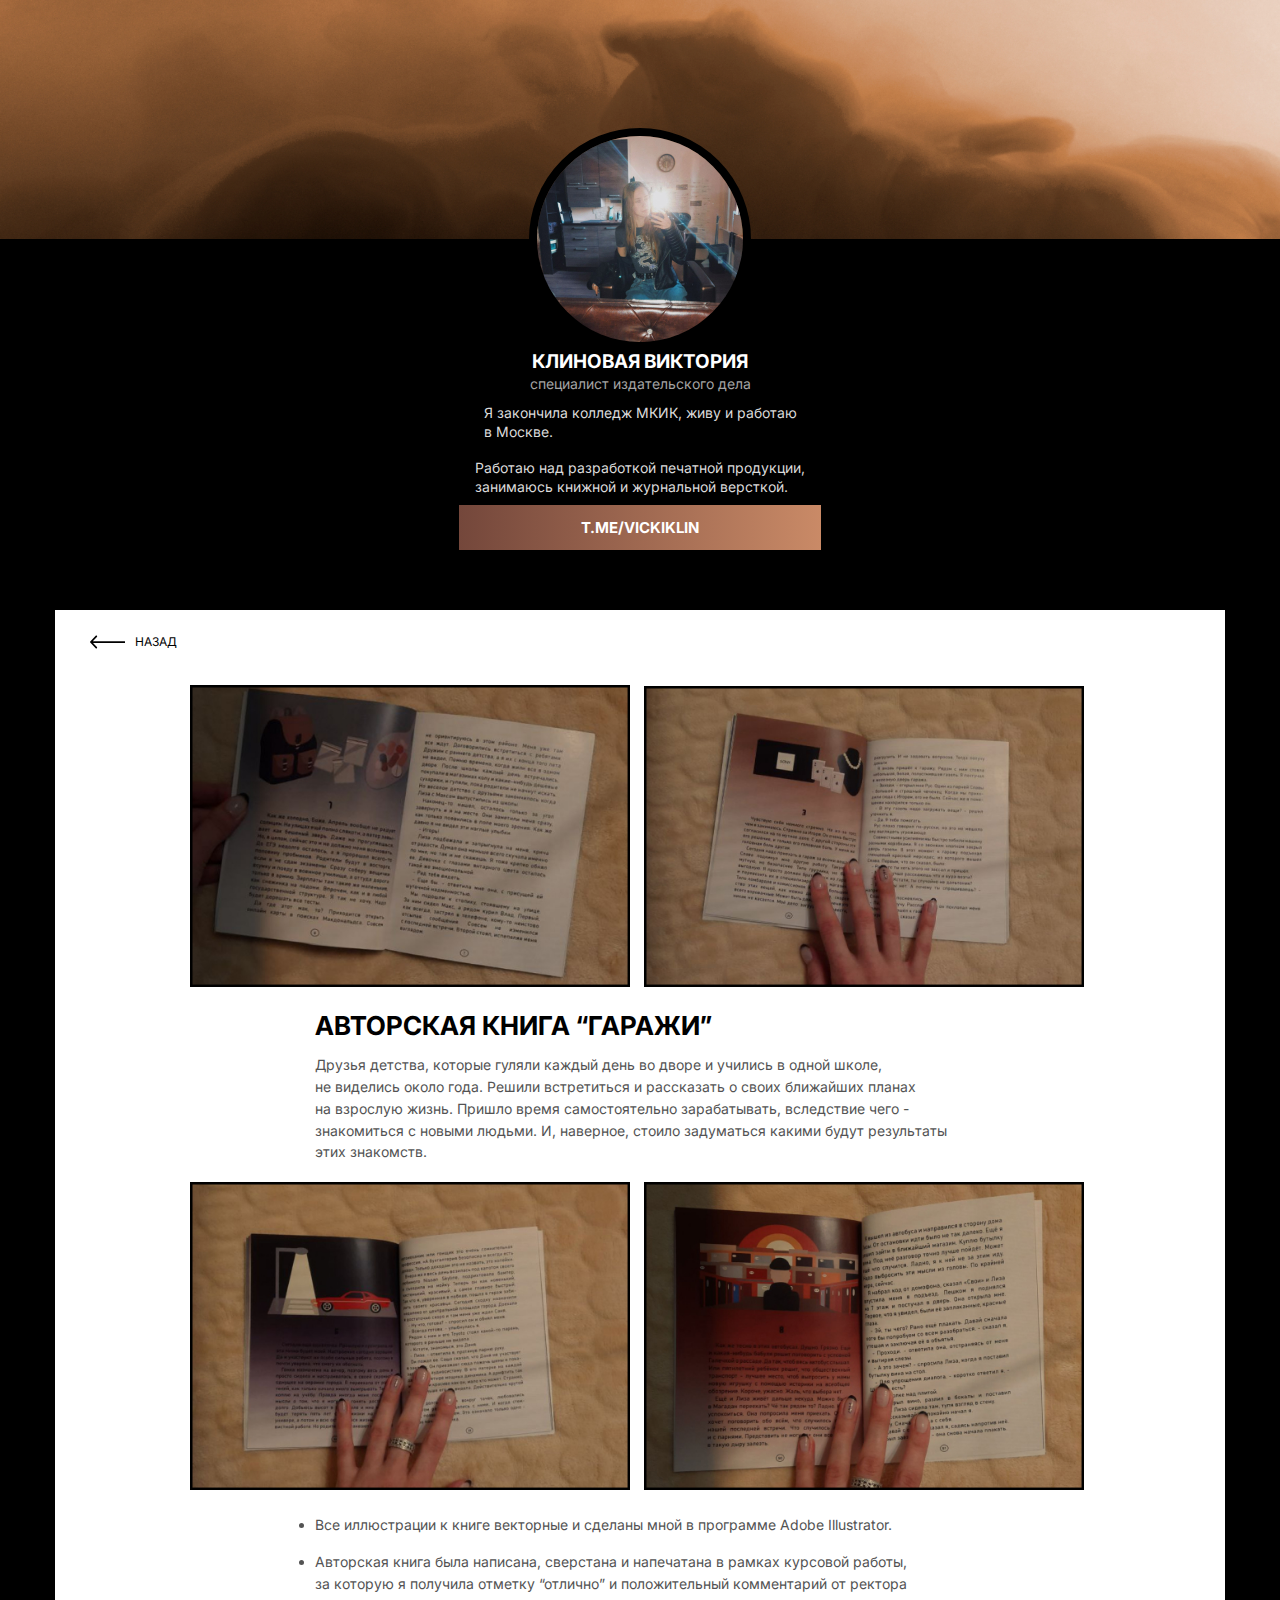
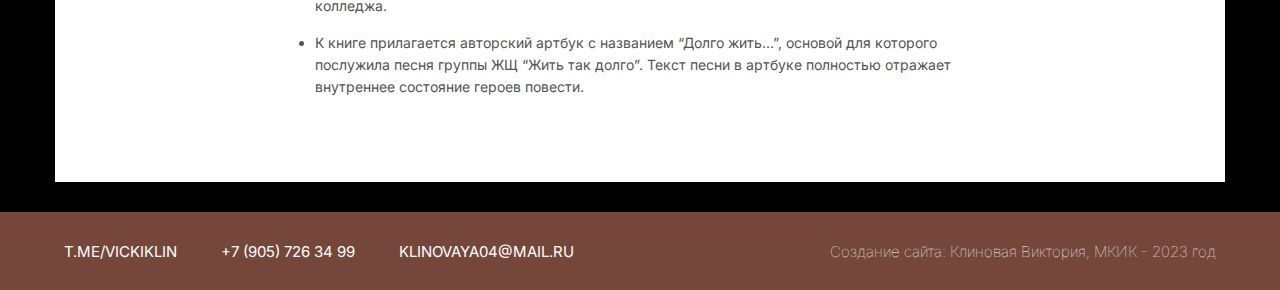
==== 2.html @ 090721d9 "Add files via upload" ====
<!doctype html>
<html lang="ru">
<head>
<title>Авторская книга “Гаражи”</title>
<link href="style.css" type="text/css"  rel="stylesheet">
<meta charset="utf-8">
<link rel="shortcut icon" type="image/x-icon" href="images/favicon.ico">
<link rel="preconnect" href="https://fonts.googleapis.com">
<link rel="preconnect" href="https://fonts.gstatic.com" crossorigin>
<link href="https://fonts.googleapis.com/css2?family=Inter:wght@100;200;300;400;500;600;700;800;900&display=swap" rel="stylesheet">
</head>
<body>
<header>
<section class="profile"> 
<img src="images/i.jpg">
<h1>Клиновая Виктория</h1>
<h2>Специалист издательского дела</h2>
<p>Я закончила колледж МКИК, живу и работаю<br> в Москве.</p>
<p>Работаю над разработкой печатной продукции,<br> занимаюсь книжной и журнальной версткой.</p>
<a href="https://t.me/vickiklin">t.me/vickiklin</a>
</section>
</header>
<main class="read">
<a href="index.html" class="back"><img src="images/arrow.svg"> назад</a>

<img src="images/page 1.jpg">
<img src="images/page 3.jpg">
<h1>Авторская книга “Гаражи”</h1>

<p>
Друзья детства, которые гуляли каждый день во дворе и учились в одной школе,<br> не виделись около года. 
Решили встретиться и рассказать о своих ближайших планах<br> на взрослую жизнь. Пришло время самостоятельно зарабатывать, 
вследствие чего - знакомиться с новыми людьми. И, наверное, стоило задуматься какими будут результаты этих знакомств.
</p>

<img src="images/page 5.jpg">
<img src="images/page 8.jpg">

<ul>

<li>Все иллюстрации к книге векторные и сделаны мной в программе Adobe Illustrator.</li>

<li>Авторская книга была написана, сверстана и напечатана в рамках курсовой работы,<br> за которую я получила отметку “отлично” и положительный комментарий от ректора колледжа.</li>

<li>К книге прилагается авторский артбук с названием “Долго жить...”, основой для которого послужила песня группы ЖЩ “Жить так долго”. Текст песни в артбуке полностью отражает внутреннее состояние героев повести.</li>


</main>
<footer>
<div class="contacts">
<a href="https://t.me/vickiklin">t.me/vickiklin</a>
<a href="tel:79057263499"> +7 (905) 726 34 99</a>
<a href="mailto:klinovaya04@mail.ru">klinovaya04@mail.ru</a>
</div>
<div class="copyright">
Создание сайта: Клиновая Виктория, МКИК - 2023 год
</div>
</footer>
</body>
</html>
---- style.css ----
body {
    margin: 0;
    font-family: 'Inter', sans-serif;
	background-color: black;
}

header {
    width: 100%;
    height: 550px;
    background: url(images/fon1.jpg);
    background-size: 100% 239px;
    background-repeat: no-repeat;
    display: flex;
    justify-content: center;
    align-items: flex-end;
    margin-bottom: 60px;
}
.profile {
    width: 362px;
    display: flex;
    align-content: flex-start;
    justify-content: center;
    flex-wrap: wrap;
}

.profile img {
    display: block;
    margin: 0 50px;
    border-radius: 50%;
    border: 8px solid black;
}

.profile h1 {
    margin: 0;
font-weight: 700;
font-size: 19px;
line-height: 23px;
text-transform: uppercase;
color: white;
}

.profile h2 {
margin: 0;
font-weight: 400;
font-size: 14px;
line-height: 154.02%;
text-transform: lowercase;
color: #A4A4A4;
}

.profile p {
font-weight: 400;
font-size: 14px;
line-height: 140.52%;
color: #dbdbdb;
margin: 8px 0;
}

.profile a {
    width: 362px;
    height: 45px;
    background: linear-gradient(90deg, #74473B 0%, #D08F6A 107.46%);
    border-radius: 0px;
    display: flex;
    justify-content: center;
    align-items: center;
    font-weight: 700;
    font-size: 15px;
    text-transform: uppercase;
    color: #FFFFFF;
    text-decoration: none;
}

.profile a:hover {
    background: linear-gradient(0deg, #D08F6A 0%, #74473B 107.46%);
}

main {
    width: 1170px;
    margin: 0 auto;
}

.ills {
    display: flex;
    justify-content: space-between;
    flex-wrap: nowrap;
        margin-bottom: 60px;
}

.ills img {
    width: 383px;
    border-radius: 0 px;
}
 
.portfolio {
    /* visibility: visible; */
    display: flex;
    flex-direction: column;
    align-items: center;
        margin-bottom: 60px;
}

.portfolio article {
    /* visibility: visible; */
    width: 800px;
    display: flex;
    flex-direction: column;
    height: 286px;
    flex-wrap: wrap;
    margin-bottom: 30px;
    background: #FFFFFF;
    padding: 0px;
    box-sizing: border-box;
}

.portfolio article img {
    width: 405px;
    display: block;
    margin-right: 0px;
}

.portfolio article h3 {
    width: 360px;
    font-weight: 700;
    font-size: 19px;
    line-height: 23px;
    text-transform: uppercase;
}

.portfolio article p {
    font-weight: 400;
    font-size: 14px;
    line-height: 140.52%;
    width: 360px;
    color: #535353;
}

.portfolio article a {
    background: linear-gradient(90deg, #74473B 0%, #D08F6A 107.46%);
    border-radius: 0px;
    display: flex;
    width: 219px;
    height: 40px;
    text-transform: uppercase;
    color: #FFFFFF;
    text-decoration: none;
    align-items: center;
    font-size: 13px;
    justify-content: center;
}

.portfolio article a:hover {
    background: linear-gradient(0deg, #D08F6A 0%, #74473B 107.46%);
}

footer {
    background: url(images/footer1.jpg);
    width: 100%;
    height: 78px;
    padding: 0 5vw;
    display: flex;
    justify-content: space-between;
    box-sizing: border-box;
    align-items: center;
}

.contacts a {
    text-transform: uppercase;
    color: #FFFFFF;
    text-decoration: none;
    font-size: 15px;
    margin-right: 40px;
}

.contacts a:hover {
    color: #000000;
}

.copyright {
    font-size: 15px;
    color: #FFFFFF;
    font-weight: 100;
}

/* ВНУТРЕННЯЯ СТРАНИЦА */

.read {
    background: #FFFFFF;
    margin-bottom: 30px;
    padding: 70px 130px;
    box-sizing: border-box;
    font-weight: 0px;
    font-size: 14px;
    line-height: 156.02%;
    color: #535353;
    position: relative;
}


.read img {
    width: 440px;
    border-radius: 0px;
    margin: 5px;
}

.read h1 {
    text-transform: uppercase;
    color: #000000;
    font-weight: 700;
    font-size: 26px;
}

.read h1, .read p, .read ul {
    padding: 0 130px;
}

.read ul li {
    margin-bottom: 15px;
}

.back {
    position: absolute;
    left: 30px;
    top: 20px;
    display: flex;
    text-transform: uppercase;
    text-decoration: none;
    color: #000000;
    align-items: center;
    font-weight: 100%;
    font-size: 12px;
}

.back img {
    width: 35px;
    margin-right: 10px;
}

.back:hover {
opacity: 0.3;
}

#card_1 {
	    height: 282px;
}
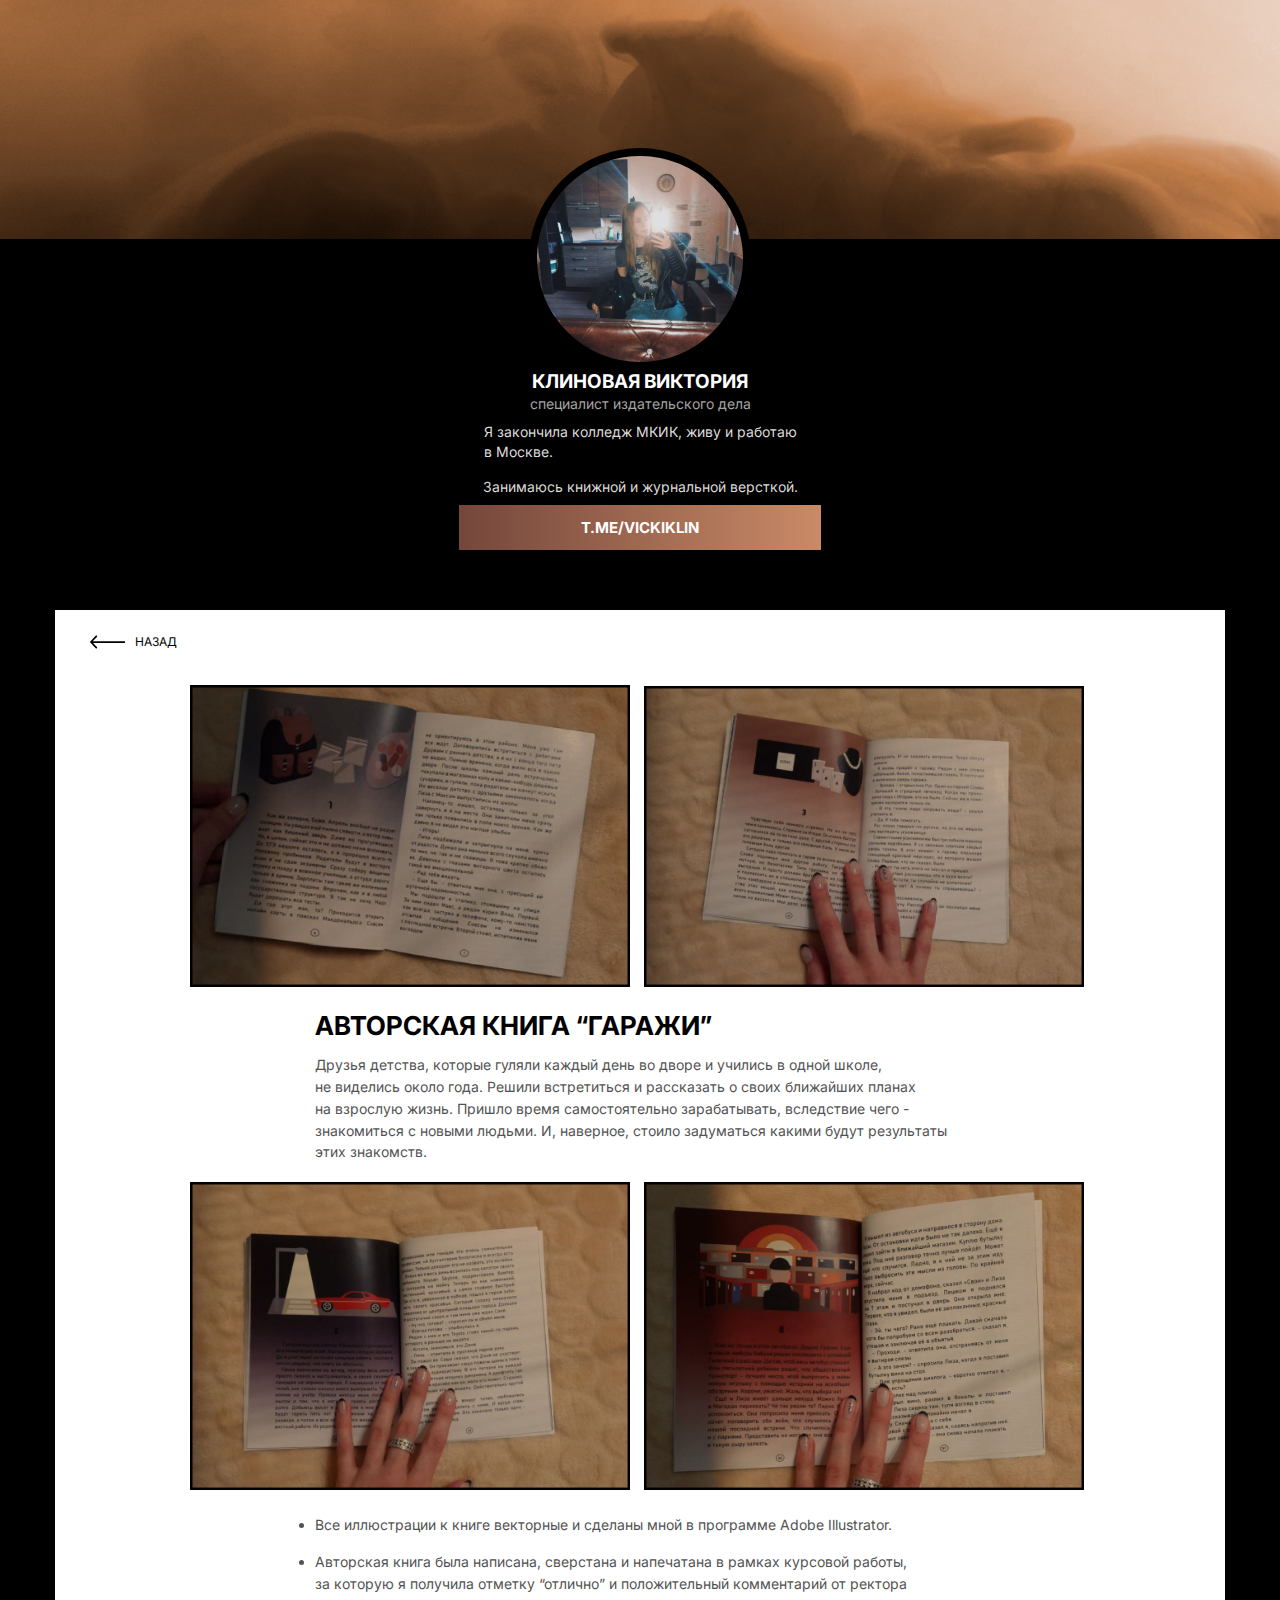
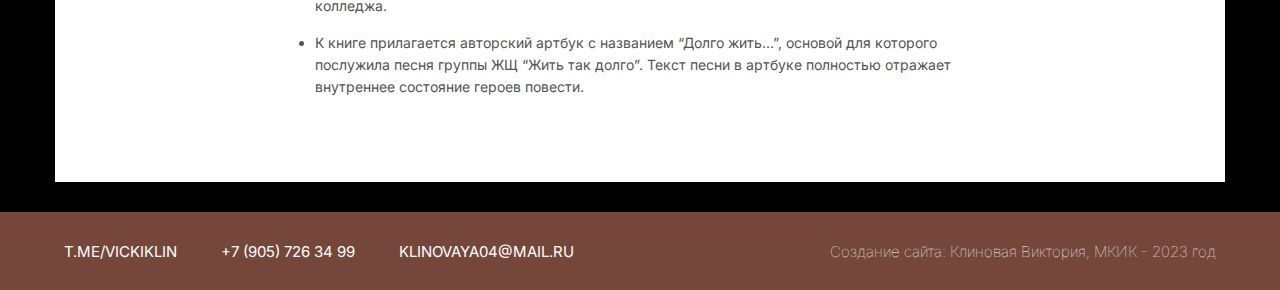
==== commit a49c883b: "Update 2.html" ====
--- a/2.html
+++ b/2.html
@@ -16,7 +16,7 @@
 <h1>Клиновая Виктория</h1>
 <h2>Специалист издательского дела</h2>
 <p>Я закончила колледж МКИК, живу и работаю<br> в Москве.</p>
-<p>Работаю над разработкой печатной продукции,<br> занимаюсь книжной и журнальной версткой.</p>
+<p>Занимаюсь книжной и журнальной версткой.</p>
 <a href="https://t.me/vickiklin">t.me/vickiklin</a>
 </section>
 </header>
@@ -57,4 +57,4 @@
 </div>
 </footer>
 </body>
-</html>+</html>
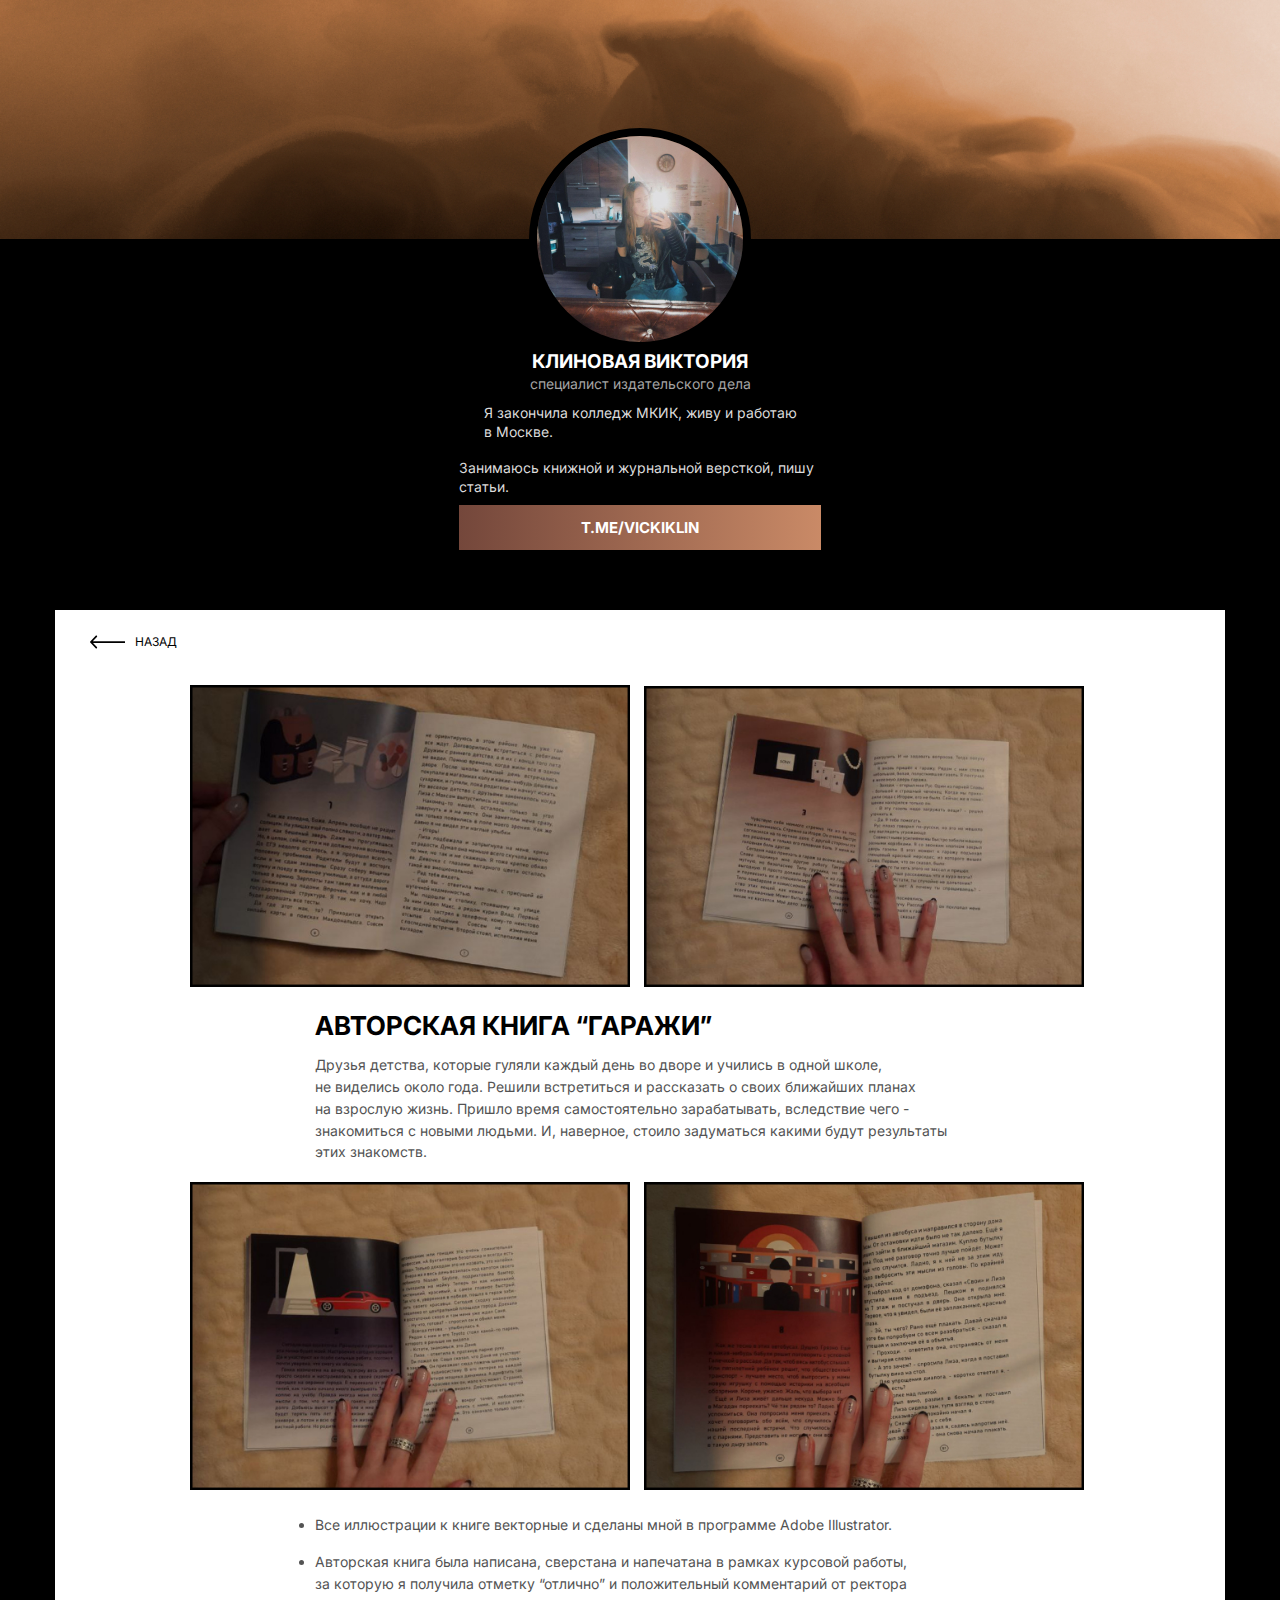
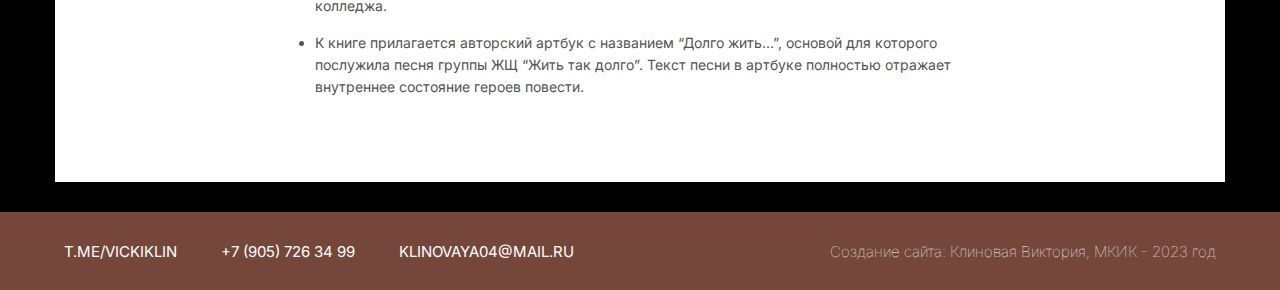
==== commit 5271b8dc: "Update 2.html" ====
--- a/2.html
+++ b/2.html
@@ -16,7 +16,7 @@
 <h1>Клиновая Виктория</h1>
 <h2>Специалист издательского дела</h2>
 <p>Я закончила колледж МКИК, живу и работаю<br> в Москве.</p>
-<p>Занимаюсь книжной и журнальной версткой.</p>
+<p>Занимаюсь книжной и журнальной версткой, пишу статьи.</p>
 <a href="https://t.me/vickiklin">t.me/vickiklin</a>
 </section>
 </header>
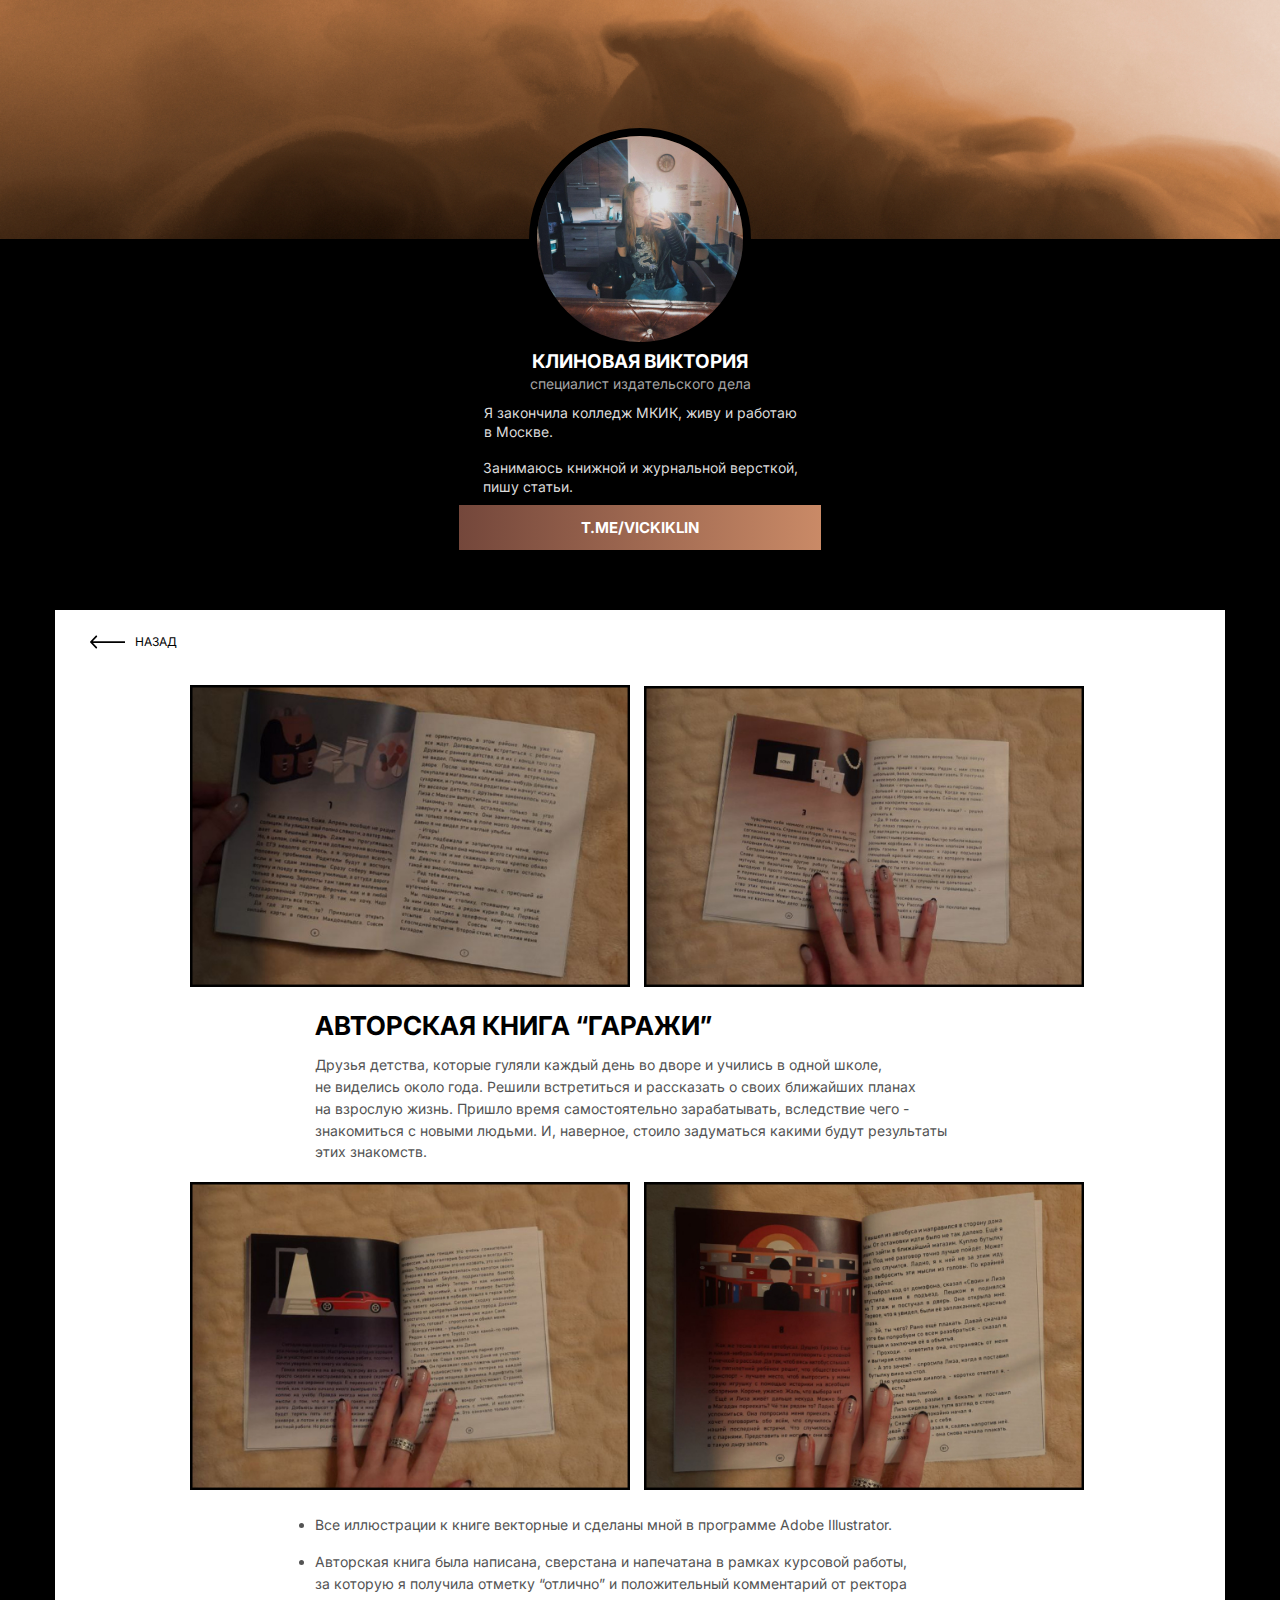
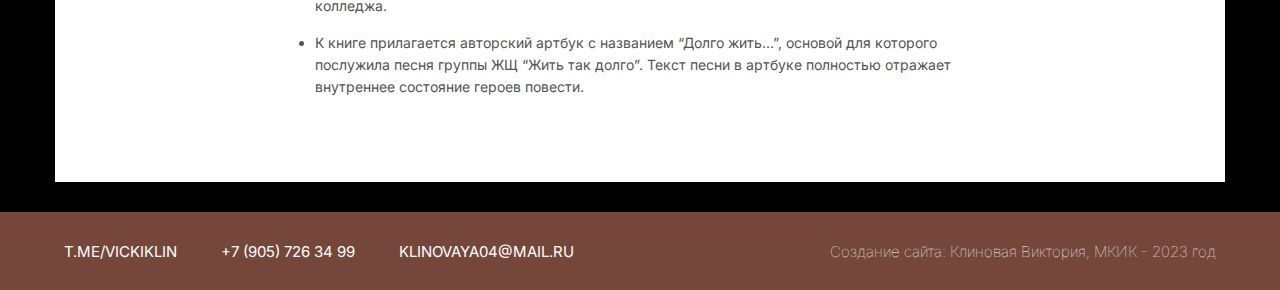
==== commit e0c46e43: "Update 2.html" ====
--- a/2.html
+++ b/2.html
@@ -16,7 +16,7 @@
 <h1>Клиновая Виктория</h1>
 <h2>Специалист издательского дела</h2>
 <p>Я закончила колледж МКИК, живу и работаю<br> в Москве.</p>
-<p>Занимаюсь книжной и журнальной версткой, пишу статьи.</p>
+<p>Занимаюсь книжной и журнальной версткой,<br> пишу статьи.</p>
 <a href="https://t.me/vickiklin">t.me/vickiklin</a>
 </section>
 </header>
